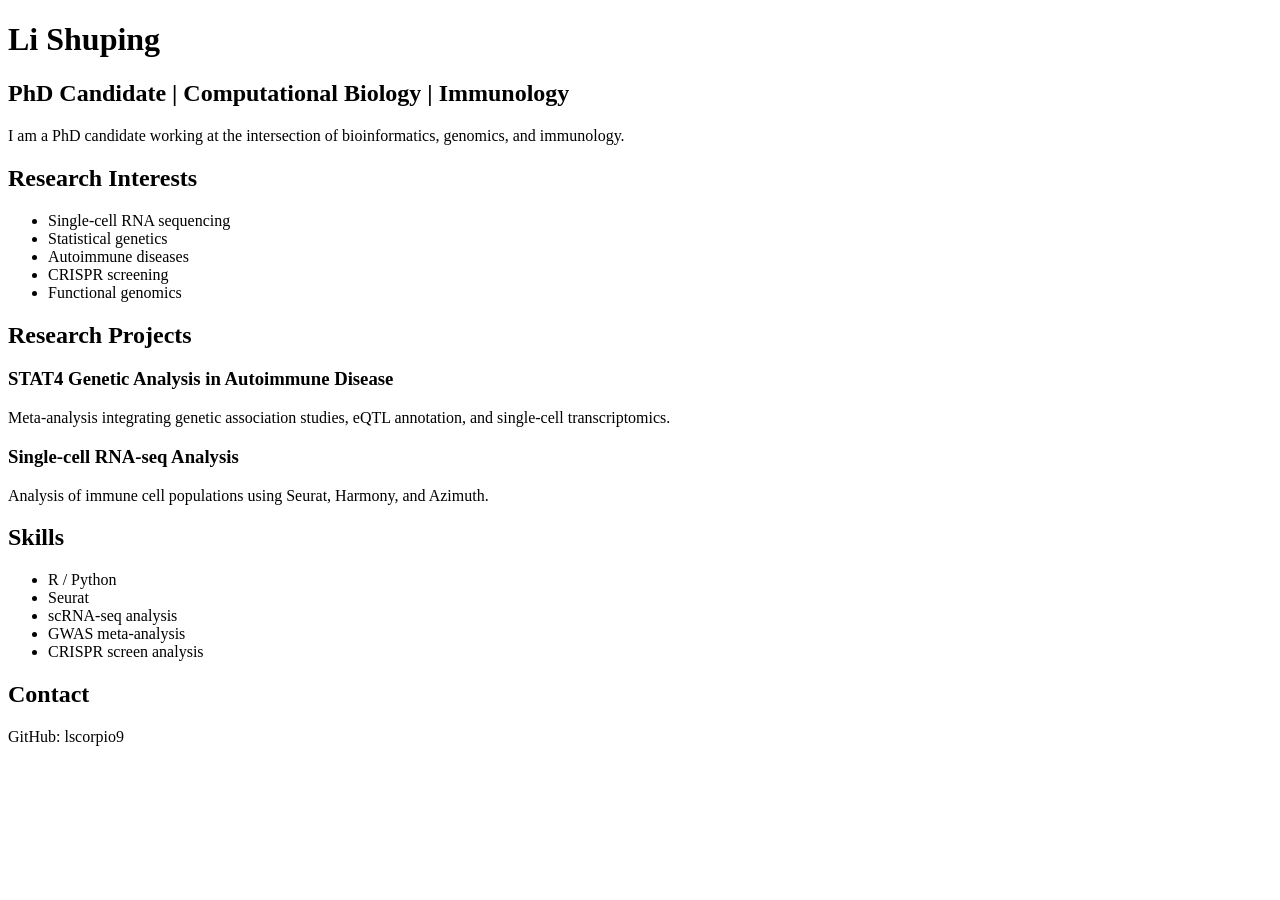
==== index.html @ 0c44348c "Add initial academic portfolio HTML structure" ====
<!DOCTYPE html>
<html lang="en">

<head>
    <meta charset="UTF-8">
    <meta name="viewport" content="width=device-width, initial-scale=1.0">
    <title>Li Shuping | Academic Portfolio</title>
</head>

<body>

<h1>Li Shuping</h1>

<h2>PhD Candidate | Computational Biology | Immunology</h2>

<p>
I am a PhD candidate working at the intersection of
bioinformatics, genomics, and immunology.
</p>

<h2>Research Interests</h2>

<ul>
<li>Single-cell RNA sequencing</li>
<li>Statistical genetics</li>
<li>Autoimmune diseases</li>
<li>CRISPR screening</li>
<li>Functional genomics</li>
</ul>


<h2>Research Projects</h2>

<h3>STAT4 Genetic Analysis in Autoimmune Disease</h3>

<p>
Meta-analysis integrating genetic association studies,
eQTL annotation, and single-cell transcriptomics.
</p>


<h3>Single-cell RNA-seq Analysis</h3>

<p>
Analysis of immune cell populations using Seurat,
Harmony, and Azimuth.
</p>


<h2>Skills</h2>

<ul>
<li>R / Python</li>
<li>Seurat</li>
<li>scRNA-seq analysis</li>
<li>GWAS meta-analysis</li>
<li>CRISPR screen analysis</li>
</ul>


<h2>Contact</h2>

<p>
GitHub: lscorpio9
</p>


</body>

</html>
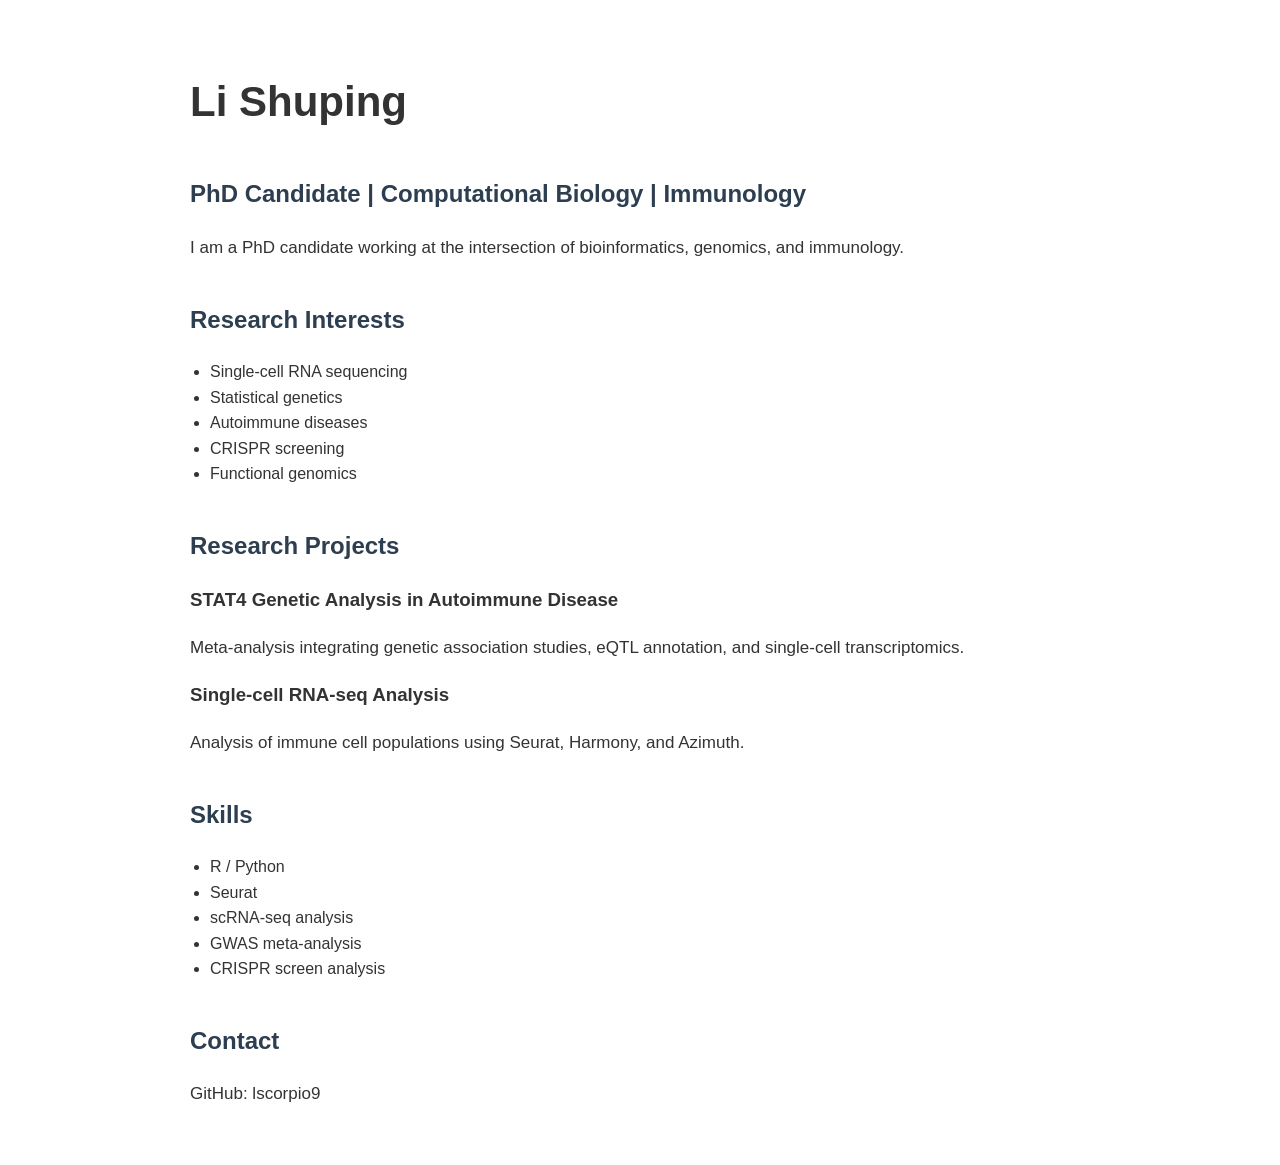
==== commit 856551ba: "Update index.html" ====
--- a/index.html
+++ b/index.html
@@ -2,9 +2,15 @@
 <html lang="en">
 
 <head>
-    <meta charset="UTF-8">
-    <meta name="viewport" content="width=device-width, initial-scale=1.0">
-    <title>Li Shuping | Academic Portfolio</title>
+
+<meta charset="UTF-8">
+
+<link rel="stylesheet" href="style.css">
+
+<title>
+Li Shuping | Academic Portfolio
+</title>
+
 </head>
 
 <body>
--- a/style.css
+++ b/style.css
@@ -0,0 +1,26 @@
+body {
+    font-family: Arial, Helvetica, sans-serif;
+    max-width: 900px;
+    margin: auto;
+    padding: 40px;
+    line-height: 1.6;
+    color: #333;
+}
+
+h1 {
+    font-size: 42px;
+    margin-bottom: 5px;
+}
+
+h2 {
+    color: #2c3e50;
+    margin-top: 40px;
+}
+
+ul {
+    padding-left: 20px;
+}
+
+p {
+    font-size: 17px;
+}
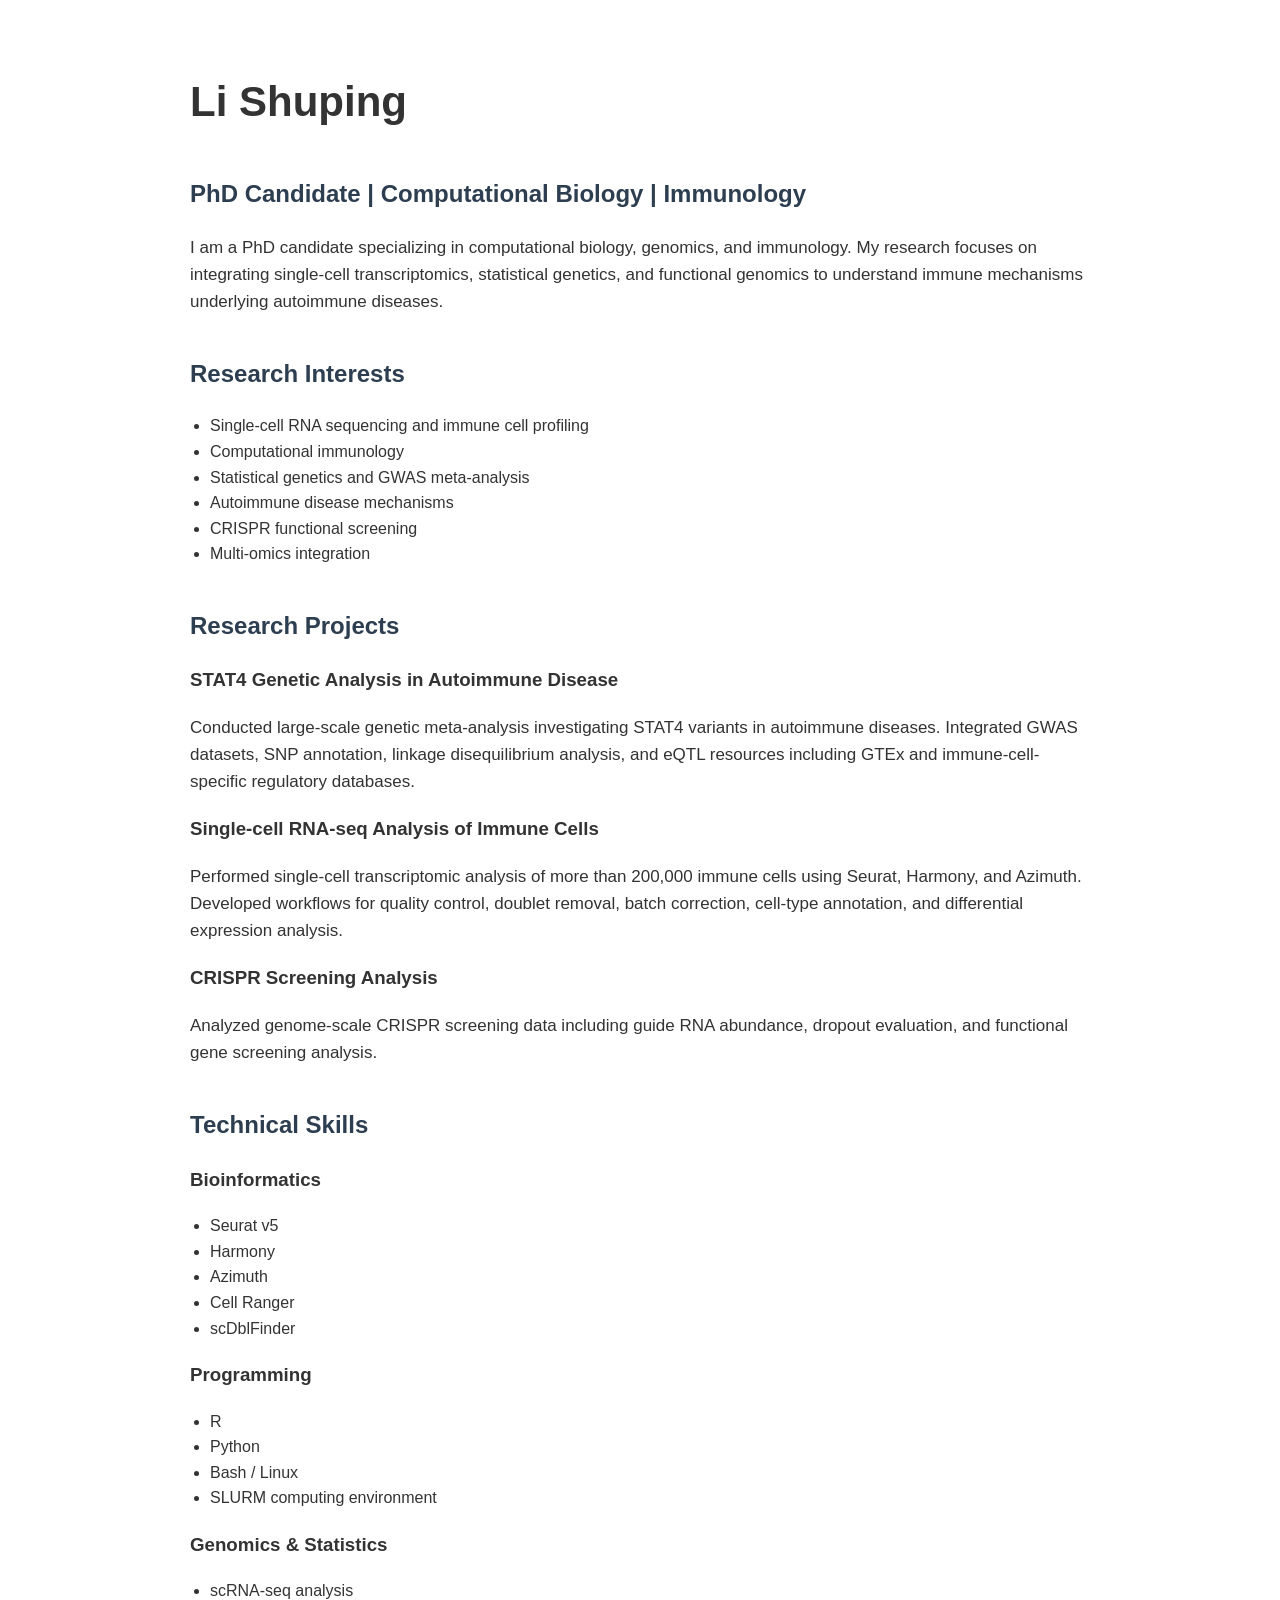
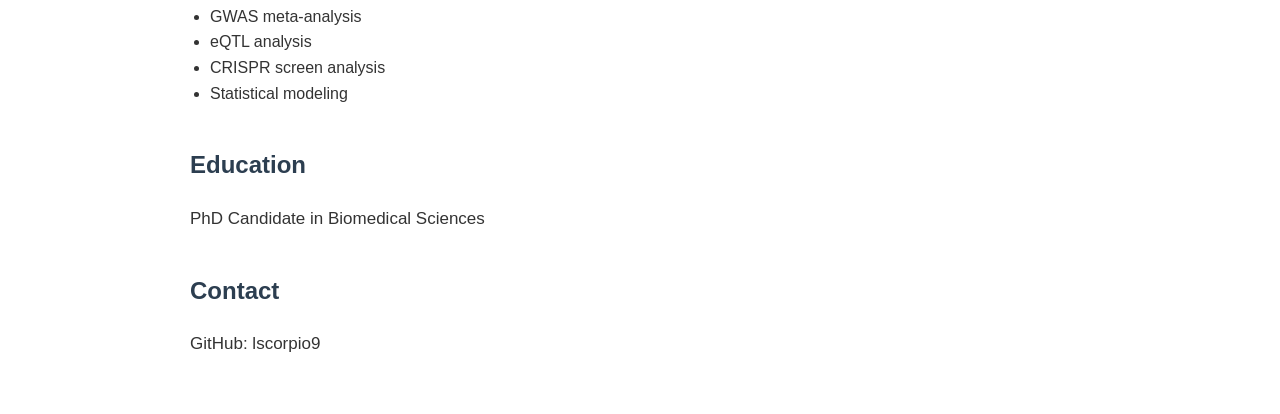
==== commit 3e21ac7a: "Revise personal and research information in index.html Updated personal information and research det" ====
--- a/index.html
+++ b/index.html
@@ -1,4 +1,5 @@
 <!DOCTYPE html>
+
 <html lang="en">
 
 <head>
@@ -17,52 +18,99 @@
 
 <h1>Li Shuping</h1>
 
-<h2>PhD Candidate | Computational Biology | Immunology</h2>
+<h2>
+PhD Candidate | Computational Biology | Immunology
+</h2>
 
 <p>
-I am a PhD candidate working at the intersection of
-bioinformatics, genomics, and immunology.
+I am a PhD candidate specializing in computational biology,
+genomics, and immunology. My research focuses on integrating
+single-cell transcriptomics, statistical genetics, and functional
+genomics to understand immune mechanisms underlying autoimmune diseases.
 </p>
 
 <h2>Research Interests</h2>
 
 <ul>
-<li>Single-cell RNA sequencing</li>
-<li>Statistical genetics</li>
-<li>Autoimmune diseases</li>
-<li>CRISPR screening</li>
-<li>Functional genomics</li>
+<li>Single-cell RNA sequencing and immune cell profiling</li>
+<li>Computational immunology</li>
+<li>Statistical genetics and GWAS meta-analysis</li>
+<li>Autoimmune disease mechanisms</li>
+<li>CRISPR functional screening</li>
+<li>Multi-omics integration</li>
 </ul>
-
 
 <h2>Research Projects</h2>
 
-<h3>STAT4 Genetic Analysis in Autoimmune Disease</h3>
+<h3>
+STAT4 Genetic Analysis in Autoimmune Disease
+</h3>
 
 <p>
-Meta-analysis integrating genetic association studies,
-eQTL annotation, and single-cell transcriptomics.
+Conducted large-scale genetic meta-analysis investigating STAT4
+variants in autoimmune diseases. Integrated GWAS datasets,
+SNP annotation, linkage disequilibrium analysis, and eQTL resources
+including GTEx and immune-cell-specific regulatory databases.
 </p>
 
-
-<h3>Single-cell RNA-seq Analysis</h3>
+<h3>
+Single-cell RNA-seq Analysis of Immune Cells
+</h3>
 
 <p>
-Analysis of immune cell populations using Seurat,
-Harmony, and Azimuth.
+Performed single-cell transcriptomic analysis of more than
+200,000 immune cells using Seurat, Harmony, and Azimuth.
+Developed workflows for quality control, doublet removal,
+batch correction, cell-type annotation, and differential expression
+analysis.
 </p>
 
+<h3>
+CRISPR Screening Analysis
+</h3>
 
-<h2>Skills</h2>
+<p>
+Analyzed genome-scale CRISPR screening data including guide
+RNA abundance, dropout evaluation, and functional gene screening
+analysis.
+</p>
+
+<h2>Technical Skills</h2>
+
+<h3>Bioinformatics</h3>
 
 <ul>
-<li>R / Python</li>
-<li>Seurat</li>
+<li>Seurat v5</li>
+<li>Harmony</li>
+<li>Azimuth</li>
+<li>Cell Ranger</li>
+<li>scDblFinder</li>
+</ul>
+
+<h3>Programming</h3>
+
+<ul>
+<li>R</li>
+<li>Python</li>
+<li>Bash / Linux</li>
+<li>SLURM computing environment</li>
+</ul>
+
+<h3>Genomics & Statistics</h3>
+
+<ul>
 <li>scRNA-seq analysis</li>
 <li>GWAS meta-analysis</li>
+<li>eQTL analysis</li>
 <li>CRISPR screen analysis</li>
+<li>Statistical modeling</li>
 </ul>
 
+<h2>Education</h2>
+
+<p>
+PhD Candidate in Biomedical Sciences
+</p>
 
 <h2>Contact</h2>
 
@@ -70,7 +118,6 @@
 GitHub: lscorpio9
 </p>
 
-
 </body>
 
 </html>
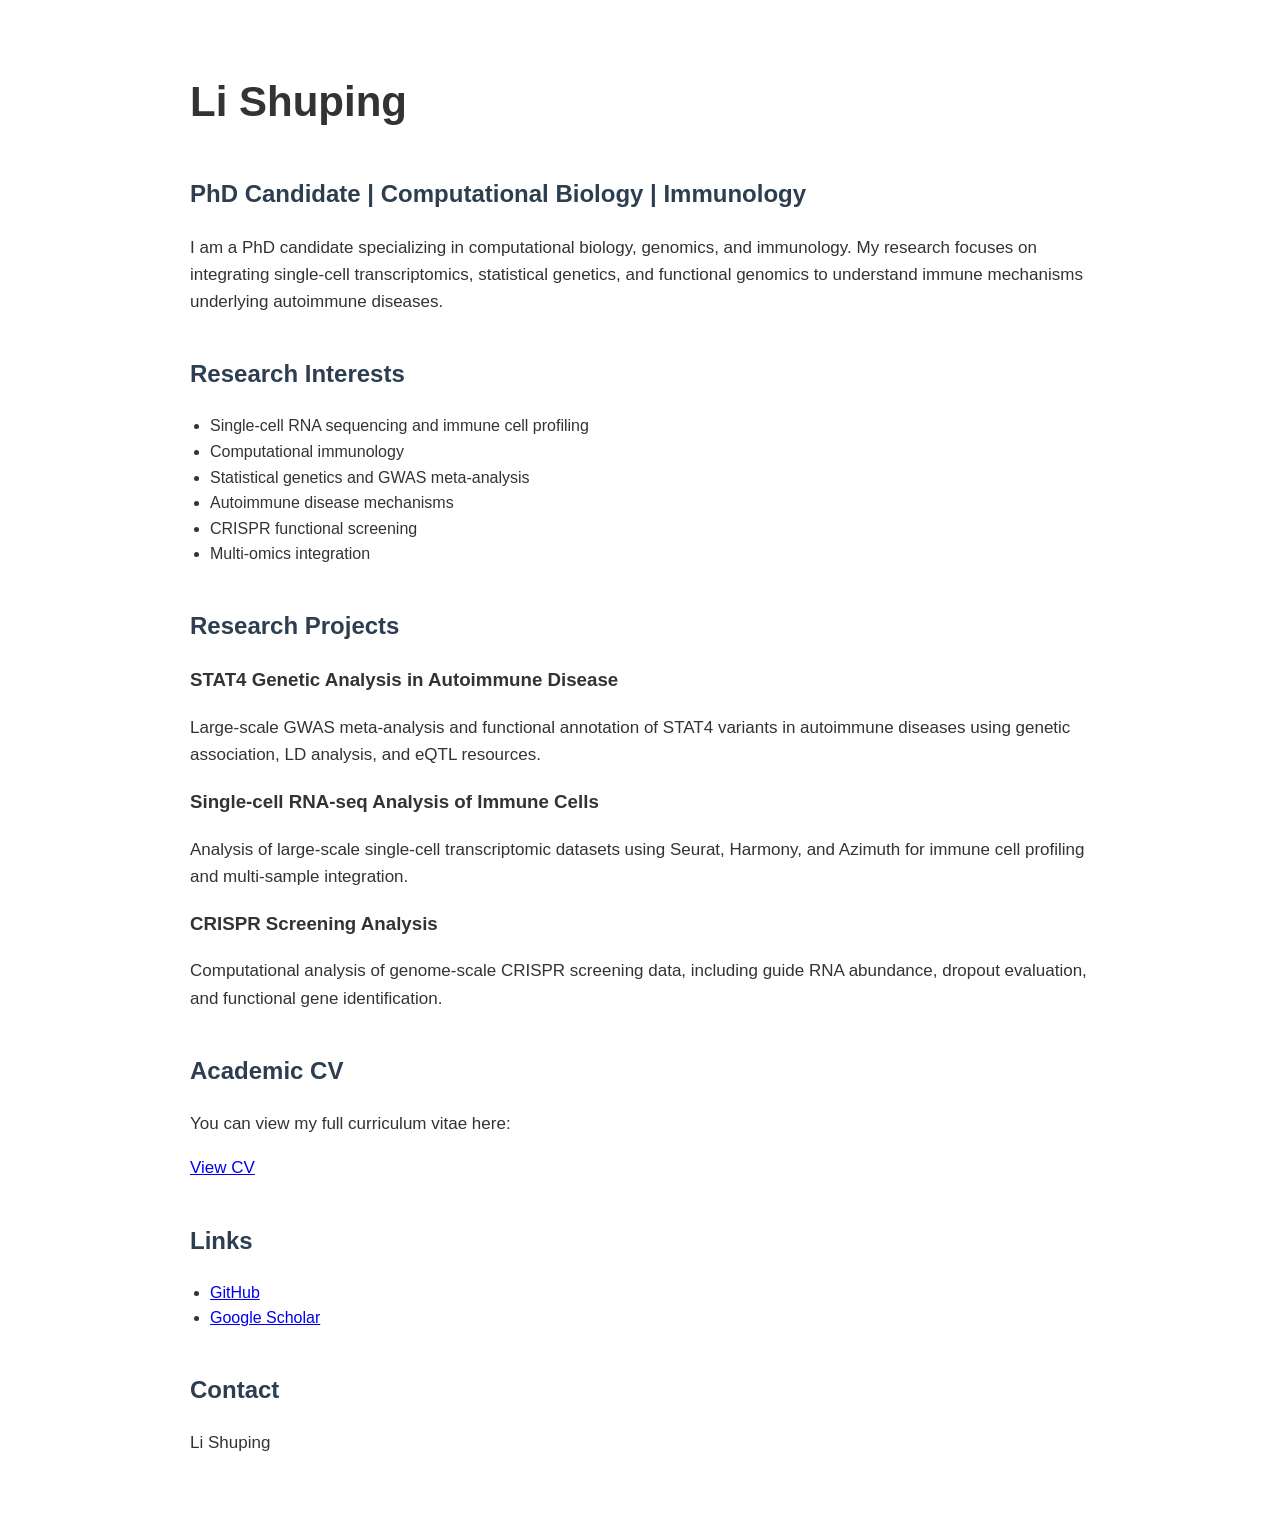
==== commit 19271876: "Revise content in index.html for clarity and updates Updated personal information, research interest" ====
--- a/index.html
+++ b/index.html
@@ -14,13 +14,18 @@
 
 </head>
 
+
 <body>
 
-<h1>Li Shuping</h1>
+<h1>
+Li Shuping
+</h1>
+
 
 <h2>
 PhD Candidate | Computational Biology | Immunology
 </h2>
+
 
 <p>
 I am a PhD candidate specializing in computational biology,
@@ -29,7 +34,10 @@
 genomics to understand immune mechanisms underlying autoimmune diseases.
 </p>
 
-<h2>Research Interests</h2>
+
+<h2>
+Research Interests
+</h2>
 
 <ul>
 <li>Single-cell RNA sequencing and immune cell profiling</li>
@@ -40,83 +48,89 @@
 <li>Multi-omics integration</li>
 </ul>
 
-<h2>Research Projects</h2>
+
+<h2>
+Research Projects
+</h2>
+
 
 <h3>
 STAT4 Genetic Analysis in Autoimmune Disease
 </h3>
 
 <p>
-Conducted large-scale genetic meta-analysis investigating STAT4
-variants in autoimmune diseases. Integrated GWAS datasets,
-SNP annotation, linkage disequilibrium analysis, and eQTL resources
-including GTEx and immune-cell-specific regulatory databases.
+Large-scale GWAS meta-analysis and functional annotation of STAT4
+variants in autoimmune diseases using genetic association,
+LD analysis, and eQTL resources.
 </p>
+
 
 <h3>
 Single-cell RNA-seq Analysis of Immune Cells
 </h3>
 
 <p>
-Performed single-cell transcriptomic analysis of more than
-200,000 immune cells using Seurat, Harmony, and Azimuth.
-Developed workflows for quality control, doublet removal,
-batch correction, cell-type annotation, and differential expression
-analysis.
+Analysis of large-scale single-cell transcriptomic datasets using
+Seurat, Harmony, and Azimuth for immune cell profiling and
+multi-sample integration.
 </p>
+
 
 <h3>
 CRISPR Screening Analysis
 </h3>
 
 <p>
-Analyzed genome-scale CRISPR screening data including guide
-RNA abundance, dropout evaluation, and functional gene screening
-analysis.
+Computational analysis of genome-scale CRISPR screening data,
+including guide RNA abundance, dropout evaluation, and functional
+gene identification.
 </p>
 
-<h2>Technical Skills</h2>
 
-<h3>Bioinformatics</h3>
+<h2>
+Academic CV
+</h2>
+
+<p>
+You can view my full curriculum vitae here:
+</p>
+
+<p>
+<a href="cv.html">
+View CV
+</a>
+</p>
+
+
+<h2>
+Links
+</h2>
 
 <ul>
-<li>Seurat v5</li>
-<li>Harmony</li>
-<li>Azimuth</li>
-<li>Cell Ranger</li>
-<li>scDblFinder</li>
+
+<li>
+<a href="https://github.com/li-shuping">
+GitHub
+</a>
+</li>
+
+<li>
+<a href="https://scholar.google.com">
+Google Scholar
+</a>
+</li>
+
 </ul>
 
-<h3>Programming</h3>
 
-<ul>
-<li>R</li>
-<li>Python</li>
-<li>Bash / Linux</li>
-<li>SLURM computing environment</li>
-</ul>
-
-<h3>Genomics & Statistics</h3>
-
-<ul>
-<li>scRNA-seq analysis</li>
-<li>GWAS meta-analysis</li>
-<li>eQTL analysis</li>
-<li>CRISPR screen analysis</li>
-<li>Statistical modeling</li>
-</ul>
-
-<h2>Education</h2>
+<h2>
+Contact
+</h2>
 
 <p>
-PhD Candidate in Biomedical Sciences
+Li Shuping
 </p>
 
-<h2>Contact</h2>
-
-<p>
-GitHub: lscorpio9
-</p>
 
 </body>
 
